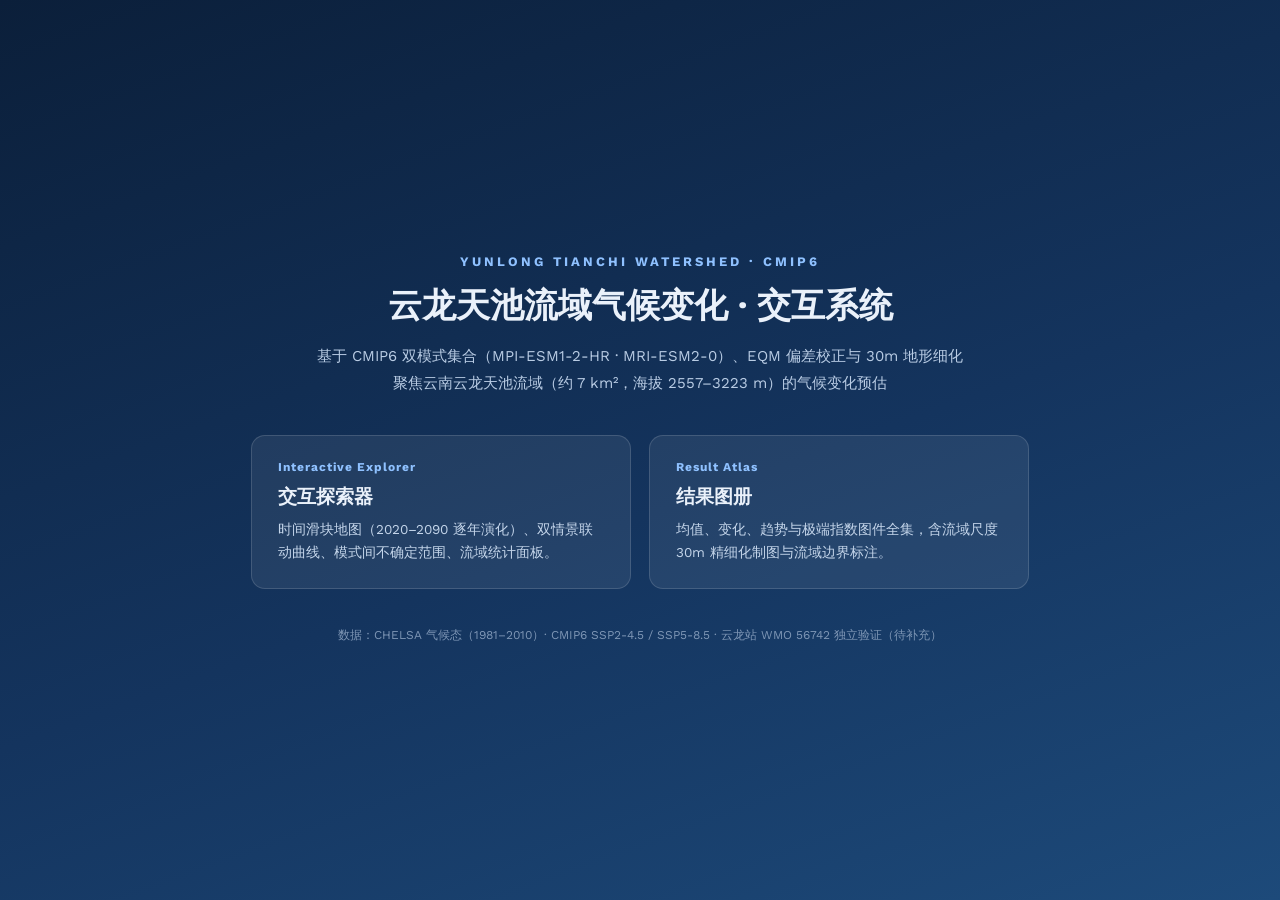
==== index.html @ 0146e973 "Initial deploy: interactive climate explorer and result atlas for Yunlong Tianchi watershed" ====
<!DOCTYPE html>
<html lang="zh-CN">
<head>
<meta charset="UTF-8">
<meta name="viewport" content="width=device-width, initial-scale=1.0">
<title>云龙天池流域气候变化 · 交互系统</title>
<style>
  @font-face {
    font-family: "WorkSans";
    src: url("./climate-explorer/_shared/fonts/WorkSans-Regular.ttf") format("truetype");
    font-weight: 400;
  }
  @font-face {
    font-family: "WorkSans";
    src: url("./climate-explorer/_shared/fonts/WorkSans-Bold.ttf") format("truetype");
    font-weight: 700;
  }
  * { margin: 0; padding: 0; box-sizing: border-box; }
  body {
    font-family: "WorkSans", "PingFang SC", "Microsoft YaHei", sans-serif;
    background: linear-gradient(160deg, #0b1f3a 0%, #14345e 55%, #1d4a7a 100%);
    color: #eaf1fa;
    min-height: 100vh;
    display: flex;
    align-items: center;
    justify-content: center;
    padding: 32px 20px;
  }
  .wrap { max-width: 860px; width: 100%; text-align: center; }
  .kicker {
    font-size: 13px; letter-spacing: 3px; text-transform: uppercase;
    color: #8fc1ff; margin-bottom: 14px; font-weight: 700;
  }
  h1 {
    font-size: 34px; font-weight: 700; line-height: 1.35; margin-bottom: 14px;
  }
  .sub { font-size: 15px; color: #b9cce4; line-height: 1.8; margin-bottom: 38px; }
  .cards { display: flex; gap: 18px; justify-content: center; flex-wrap: wrap; }
  .card {
    flex: 1 1 300px; max-width: 380px; text-align: left;
    background: rgba(255, 255, 255, 0.07);
    border: 1px solid rgba(255, 255, 255, 0.14);
    border-radius: 14px; padding: 24px 26px;
    transition: transform 0.2s ease, border-color 0.2s ease, background 0.2s ease;
    text-decoration: none; color: inherit; display: block;
  }
  .card:hover { transform: translateY(-4px); border-color: #6aa9ff; background: rgba(255,255,255,0.11); }
  .card h2 { font-size: 19px; font-weight: 700; margin-bottom: 8px; }
  .card .en { font-size: 12px; color: #8fc1ff; letter-spacing: 1px; margin-bottom: 10px; font-weight: 700; }
  .card p { font-size: 13.5px; color: #c4d5ea; line-height: 1.7; }
  .foot { margin-top: 36px; font-size: 12px; color: #7e96b5; line-height: 1.8; }
</style>
</head>
<body>
<div class="wrap">
  <div class="kicker">Yunlong Tianchi Watershed · CMIP6</div>
  <h1>云龙天池流域气候变化 · 交互系统</h1>
  <div class="sub">基于 CMIP6 双模式集合（MPI-ESM1-2-HR · MRI-ESM2-0）、EQM 偏差校正与 30m 地形细化<br>聚焦云南云龙天池流域（约 7 km²，海拔 2557–3223 m）的气候变化预估</div>
  <div class="cards">
    <a class="card" href="./climate-explorer/climate-explorer.html">
      <div class="en">Interactive Explorer</div>
      <h2>交互探索器</h2>
      <p>时间滑块地图（2020–2090 逐年演化）、双情景联动曲线、模式间不确定范围、流域统计面板。</p>
    </a>
    <a class="card" href="./climate-atlas/climate-atlas.html">
      <div class="en">Result Atlas</div>
      <h2>结果图册</h2>
      <p>均值、变化、趋势与极端指数图件全集，含流域尺度 30m 精细化制图与流域边界标注。</p>
    </a>
  </div>
  <div class="foot">数据：CHELSA 气候态（1981–2010）· CMIP6 SSP2-4.5 / SSP5-8.5 · 云龙站 WMO 56742 独立验证（待补充）</div>
</div>
</body>
</html>
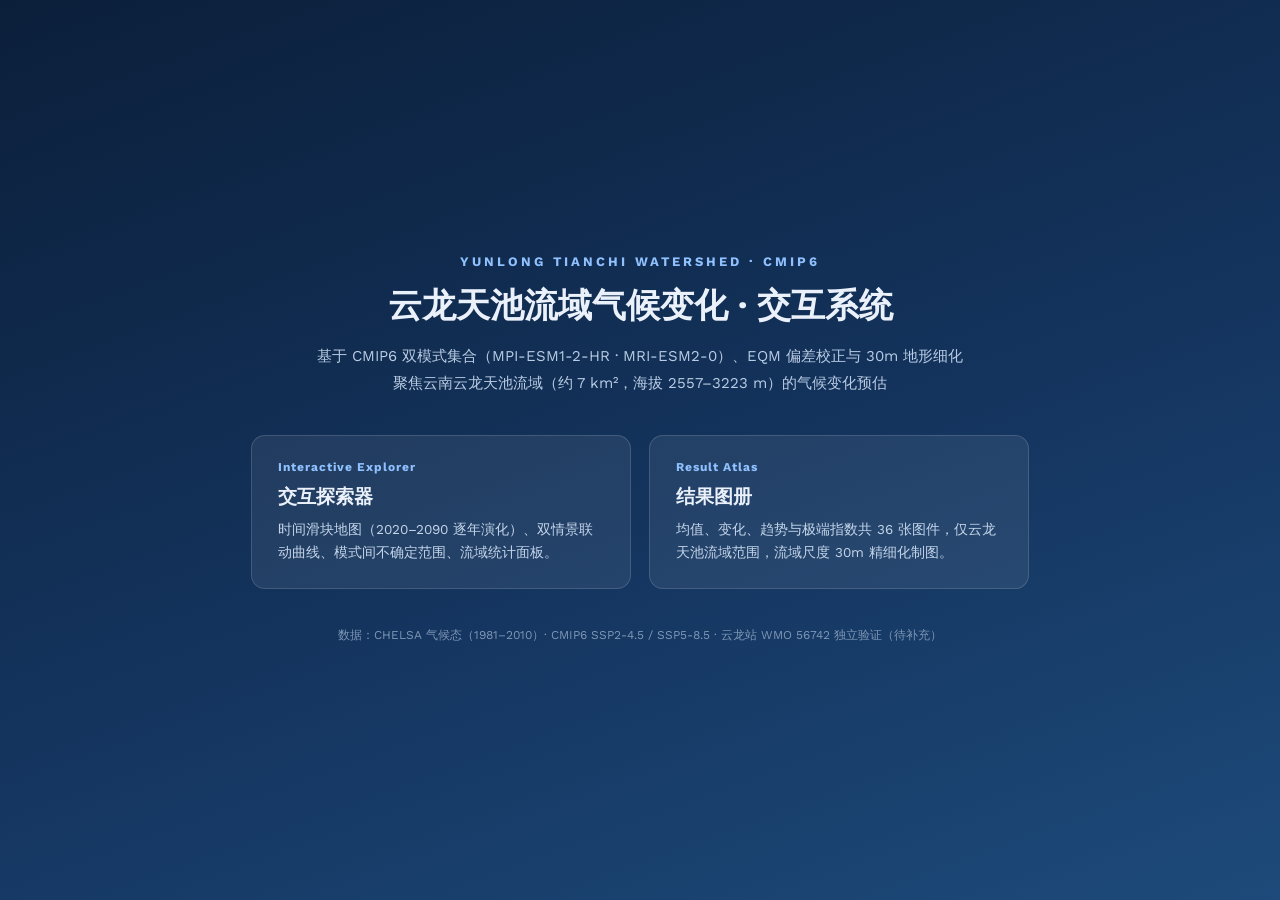
==== commit 816f61d0: "Watershed-only atlas & explorer: clip all maps to Yunlong Tianchi basin (drop regional domain), 72 t" ====
--- a/index.html
+++ b/index.html
@@ -65,7 +65,7 @@
     <a class="card" href="./climate-atlas/climate-atlas.html">
       <div class="en">Result Atlas</div>
       <h2>结果图册</h2>
-      <p>均值、变化、趋势与极端指数图件全集，含流域尺度 30m 精细化制图与流域边界标注。</p>
+      <p>均值、变化、趋势与极端指数共 36 张图件，仅云龙天池流域范围，流域尺度 30m 精细化制图。</p>
     </a>
   </div>
   <div class="foot">数据：CHELSA 气候态（1981–2010）· CMIP6 SSP2-4.5 / SSP5-8.5 · 云龙站 WMO 56742 独立验证（待补充）</div>
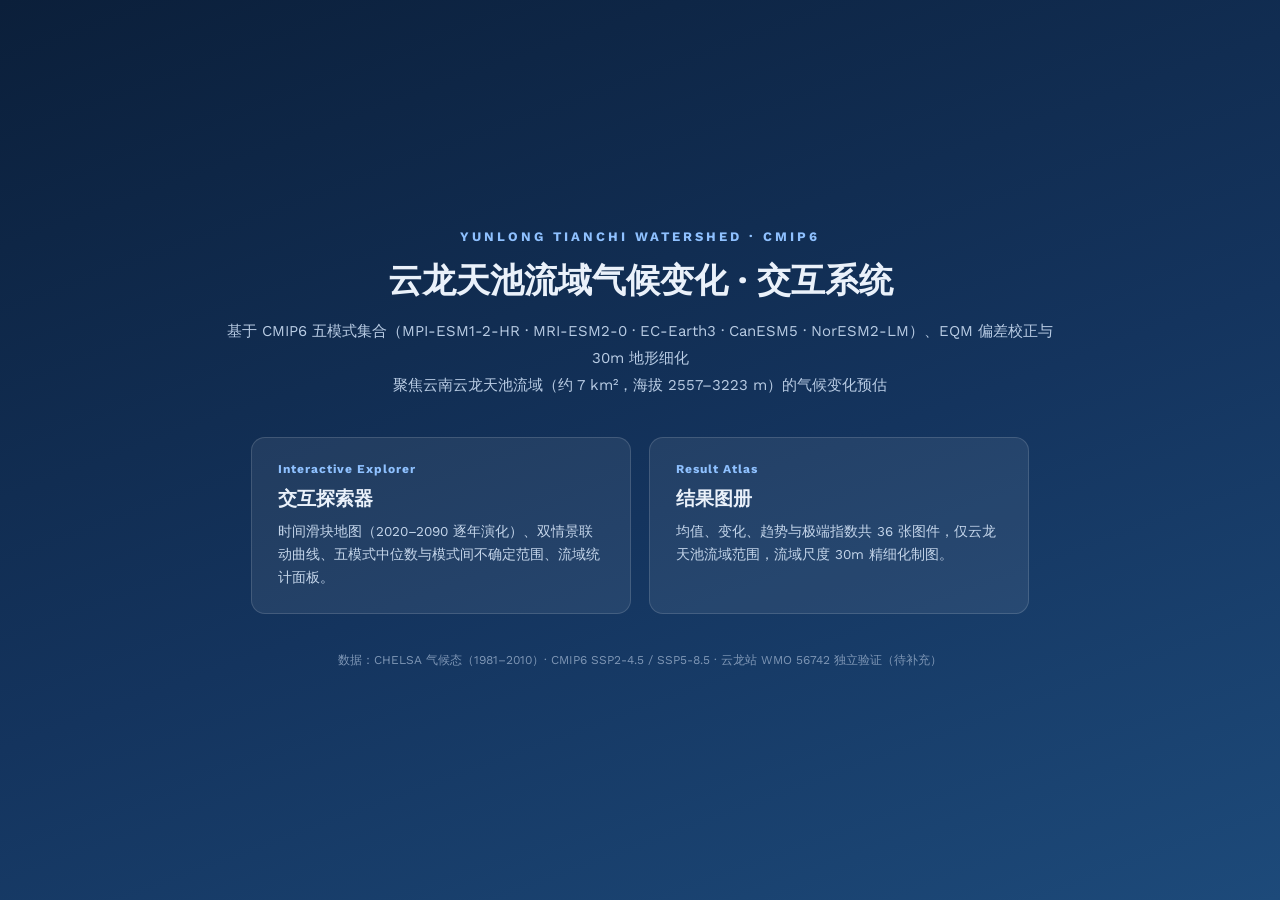
==== commit a543c8e0: "Five-model CMIP6 ensemble: add EC-Earth3 / CanESM5 / NorESM2-LM across explorer, atlas, and site cop" ====
--- a/index.html
+++ b/index.html
@@ -55,12 +55,12 @@
 <div class="wrap">
   <div class="kicker">Yunlong Tianchi Watershed · CMIP6</div>
   <h1>云龙天池流域气候变化 · 交互系统</h1>
-  <div class="sub">基于 CMIP6 双模式集合（MPI-ESM1-2-HR · MRI-ESM2-0）、EQM 偏差校正与 30m 地形细化<br>聚焦云南云龙天池流域（约 7 km²，海拔 2557–3223 m）的气候变化预估</div>
+  <div class="sub">基于 CMIP6 五模式集合（MPI-ESM1-2-HR · MRI-ESM2-0 · EC-Earth3 · CanESM5 · NorESM2-LM）、EQM 偏差校正与 30m 地形细化<br>聚焦云南云龙天池流域（约 7 km²，海拔 2557–3223 m）的气候变化预估</div>
   <div class="cards">
     <a class="card" href="./climate-explorer/climate-explorer.html">
       <div class="en">Interactive Explorer</div>
       <h2>交互探索器</h2>
-      <p>时间滑块地图（2020–2090 逐年演化）、双情景联动曲线、模式间不确定范围、流域统计面板。</p>
+      <p>时间滑块地图（2020–2090 逐年演化）、双情景联动曲线、五模式中位数与模式间不确定范围、流域统计面板。</p>
     </a>
     <a class="card" href="./climate-atlas/climate-atlas.html">
       <div class="en">Result Atlas</div>
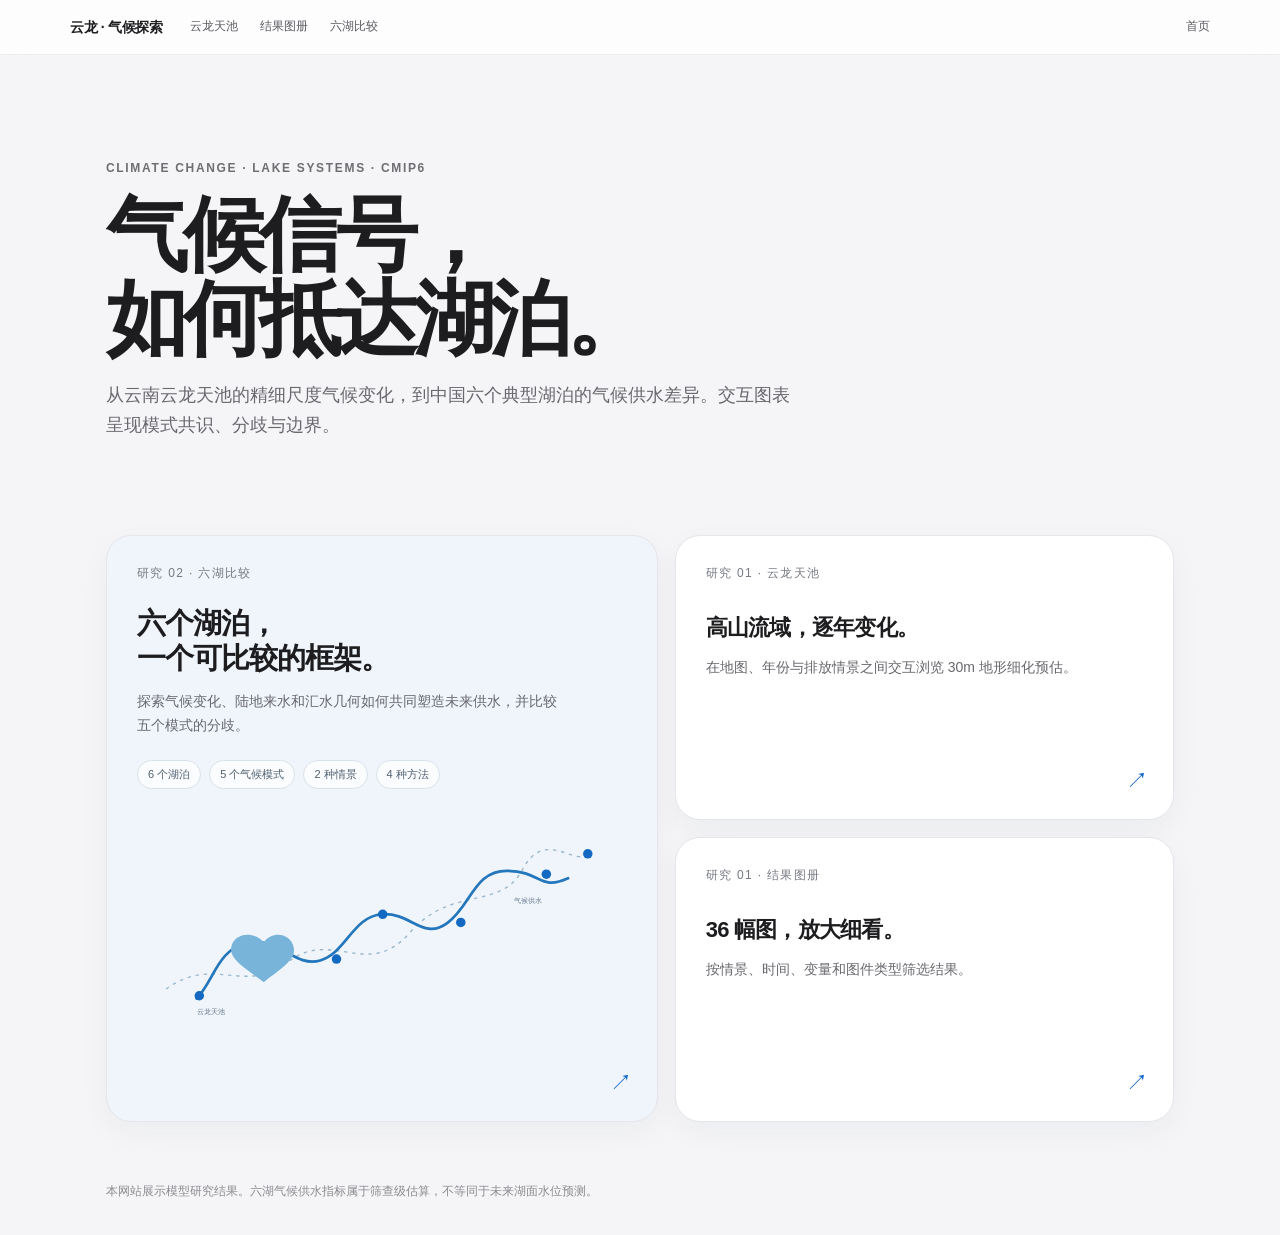
==== commit 8ede0f1c: "Add six-lake climate water supply explorer" ====
--- a/index.html
+++ b/index.html
@@ -1,74 +1,10 @@
-<!DOCTYPE html>
-<html lang="zh-CN">
-<head>
-<meta charset="UTF-8">
-<meta name="viewport" content="width=device-width, initial-scale=1.0">
-<title>云龙天池流域气候变化 · 交互系统</title>
-<style>
-  @font-face {
-    font-family: "WorkSans";
-    src: url("./climate-explorer/_shared/fonts/WorkSans-Regular.ttf") format("truetype");
-    font-weight: 400;
-  }
-  @font-face {
-    font-family: "WorkSans";
-    src: url("./climate-explorer/_shared/fonts/WorkSans-Bold.ttf") format("truetype");
-    font-weight: 700;
-  }
-  * { margin: 0; padding: 0; box-sizing: border-box; }
-  body {
-    font-family: "WorkSans", "PingFang SC", "Microsoft YaHei", sans-serif;
-    background: linear-gradient(160deg, #0b1f3a 0%, #14345e 55%, #1d4a7a 100%);
-    color: #eaf1fa;
-    min-height: 100vh;
-    display: flex;
-    align-items: center;
-    justify-content: center;
-    padding: 32px 20px;
-  }
-  .wrap { max-width: 860px; width: 100%; text-align: center; }
-  .kicker {
-    font-size: 13px; letter-spacing: 3px; text-transform: uppercase;
-    color: #8fc1ff; margin-bottom: 14px; font-weight: 700;
-  }
-  h1 {
-    font-size: 34px; font-weight: 700; line-height: 1.35; margin-bottom: 14px;
-  }
-  .sub { font-size: 15px; color: #b9cce4; line-height: 1.8; margin-bottom: 38px; }
-  .cards { display: flex; gap: 18px; justify-content: center; flex-wrap: wrap; }
-  .card {
-    flex: 1 1 300px; max-width: 380px; text-align: left;
-    background: rgba(255, 255, 255, 0.07);
-    border: 1px solid rgba(255, 255, 255, 0.14);
-    border-radius: 14px; padding: 24px 26px;
-    transition: transform 0.2s ease, border-color 0.2s ease, background 0.2s ease;
-    text-decoration: none; color: inherit; display: block;
-  }
-  .card:hover { transform: translateY(-4px); border-color: #6aa9ff; background: rgba(255,255,255,0.11); }
-  .card h2 { font-size: 19px; font-weight: 700; margin-bottom: 8px; }
-  .card .en { font-size: 12px; color: #8fc1ff; letter-spacing: 1px; margin-bottom: 10px; font-weight: 700; }
-  .card p { font-size: 13.5px; color: #c4d5ea; line-height: 1.7; }
-  .foot { margin-top: 36px; font-size: 12px; color: #7e96b5; line-height: 1.8; }
-</style>
-</head>
-<body>
-<div class="wrap">
-  <div class="kicker">Yunlong Tianchi Watershed · CMIP6</div>
-  <h1>云龙天池流域气候变化 · 交互系统</h1>
-  <div class="sub">基于 CMIP6 五模式集合（MPI-ESM1-2-HR · MRI-ESM2-0 · EC-Earth3 · CanESM5 · NorESM2-LM）、EQM 偏差校正与 30m 地形细化<br>聚焦云南云龙天池流域（约 7 km²，海拔 2557–3223 m）的气候变化预估</div>
-  <div class="cards">
-    <a class="card" href="./climate-explorer/climate-explorer.html">
-      <div class="en">Interactive Explorer</div>
-      <h2>交互探索器</h2>
-      <p>时间滑块地图（2020–2090 逐年演化）、双情景联动曲线、五模式中位数与模式间不确定范围、流域统计面板。</p>
-    </a>
-    <a class="card" href="./climate-atlas/climate-atlas.html">
-      <div class="en">Result Atlas</div>
-      <h2>结果图册</h2>
-      <p>均值、变化、趋势与极端指数共 36 张图件，仅云龙天池流域范围，流域尺度 30m 精细化制图。</p>
-    </a>
-  </div>
-  <div class="foot">数据：CHELSA 气候态（1981–2010）· CMIP6 SSP2-4.5 / SSP5-8.5 · 云龙站 WMO 56742 独立验证（待补充）</div>
-</div>
-</body>
-</html>
+<!doctype html>
+<html lang="zh-CN"><head><meta charset="utf-8"><meta name="viewport" content="width=device-width,initial-scale=1"><meta name="theme-color" content="#f5f5f7"><meta name="description" content="云龙天池气候变化与中国典型湖泊气候供水研究交互展示。"><title>云龙 · 气候探索</title><link rel="icon" type="image/svg+xml" href="./favicon.svg"><link rel="stylesheet" href="./_shared/site.css"><style>
+.landing{max-width:1120px;margin:0 auto;padding:0 26px}.intro{padding:104px 0 76px;max-width:790px}.kicker{font-size:12px;letter-spacing:.14em;font-weight:600;color:#6e6e73}h1{font-size:clamp(43px,7vw,82px);letter-spacing:-.065em;line-height:1.02;font-weight:680;margin:15px 0 19px}.intro p{font-size:18px;line-height:1.7;color:#68686e;max-width:690px}.study-grid{display:grid;grid-template-columns:1.05fr .95fr;gap:17px}.study-card{position:relative;min-height:285px;background:#fff;border:1px solid #e5e5ea;border-radius:25px;padding:28px 30px;text-decoration:none;color:#1d1d1f;box-shadow:0 10px 30px rgba(30,45,65,.045);transition:transform .18s,box-shadow .18s;overflow:hidden}.study-card:hover{transform:translateY(-3px);box-shadow:0 18px 40px rgba(30,45,65,.09)}.study-card.primary{grid-row:span 2;min-height:585px;background:#eff5fb}.study-no{font-size:12px;letter-spacing:.11em;color:#777983}.study-card h2{font-size:29px;letter-spacing:-.035em;line-height:1.2;max-width:390px;margin:23px 0 10px}.study-card p{font-size:14px;color:#68686e;max-width:420px;line-height:1.7}.arrow{position:absolute;right:25px;bottom:20px;color:#1266cc;font-size:22px}.stat-pills{display:flex;gap:8px;flex-wrap:wrap;margin-top:22px}.stat-pills span{font-size:11px;border:1px solid #d9e1e8;background:rgba(255,255,255,.72);border-radius:99px;padding:5px 10px;color:#506070}.lake-art{position:absolute;width:84%;height:260px;left:7%;bottom:55px}.study-card:not(.primary) h2{font-size:22px;margin-top:32px}.footer{padding:60px 0 34px;font-size:12px;color:#8b8b90}@media(max-width:700px){.landing{padding:0 17px}.intro{padding:65px 0 42px}.intro p{font-size:16px}.study-grid{grid-template-columns:1fr}.study-card.primary{grid-row:auto;min-height:470px}.study-card:not(.primary){min-height:215px}.lake-art{bottom:48px;height:205px}}
+</style></head><body>
+<nav class="global-nav" aria-label="主导航"><a class="brand" href="./index.html">云龙 · 气候探索</a><div class="nav-links"><a href="./climate-explorer/climate-explorer.html">云龙天池</a><a href="./climate-atlas/climate-atlas.html">结果图册</a><a href="./lake-explorer/index.html">六湖比较</a></div><a class="nav-home" href="./index.html">首页</a></nav>
+<main class="landing"><section class="intro"><div class="kicker">CLIMATE CHANGE · LAKE SYSTEMS · CMIP6</div><h1>气候信号，<br>如何抵达湖泊。</h1><p>从云南云龙天池的精细尺度气候变化，到中国六个典型湖泊的气候供水差异。交互图表呈现模式共识、分歧与边界。</p></section>
+<section class="study-grid" aria-label="研究交互入口"><a class="study-card primary" href="./lake-explorer/index.html"><div class="study-no">研究 02 · 六湖比较</div><h2>六个湖泊，<br>一个可比较的框架。</h2><p>探索气候变化、陆地来水和汇水几何如何共同塑造未来供水，并比较五个模式的分歧。</p><div class="stat-pills"><span>6 个湖泊</span><span>5 个气候模式</span><span>2 种情景</span><span>4 种方法</span></div><svg class="lake-art" viewBox="0 0 680 270" fill="none" aria-hidden="true"><path d="M31 213C102 162 146 223 211 173S328 201 390 130s133-31 166-93 78-3 96-23" stroke="#9cb6cc" stroke-width="2" stroke-dasharray="5 7"/><path d="M76 227c26-26 30-73 76-82s68 37 106 26 48-65 91-68 60 39 96 13 39-78 89-77 47 30 89 11" stroke="#2477bc" stroke-width="4" stroke-linecap="round"/><path d="M175 144c-17-18-45-12-48 8-3 18 22 31 48 51 25-20 48-33 44-51-4-20-30-26-44-8Z" fill="#78b4da"/><circle cx="80" cy="223" r="7" fill="#146ac2"/><circle cx="282" cy="169" r="7" fill="#146ac2"/><circle cx="350" cy="103" r="7" fill="#146ac2"/><circle cx="465" cy="115" r="7" fill="#146ac2"/><circle cx="591" cy="44" r="7" fill="#146ac2"/><circle cx="652" cy="14" r="7" fill="#146ac2"/><text x="77" y="250" font-size="11" fill="#67798b">云龙天池</text><text x="544" y="87" font-size="11" fill="#67798b">气候供水</text></svg><span class="arrow">↗</span></a>
+<a class="study-card" href="./climate-explorer/climate-explorer.html"><div class="study-no">研究 01 · 云龙天池</div><h2>高山流域，逐年变化。</h2><p>在地图、年份与排放情景之间交互浏览 30m 地形细化预估。</p><span class="arrow">↗</span></a>
+<a class="study-card" href="./climate-atlas/climate-atlas.html"><div class="study-no">研究 01 · 结果图册</div><h2>36 幅图，放大细看。</h2><p>按情景、时间、变量和图件类型筛选结果。</p><span class="arrow">↗</span></a></section>
+<footer class="footer">本网站展示模型研究结果。六湖气候供水指标属于筛查级估算，不等同于未来湖面水位预测。</footer></main></body></html>
--- a/_shared/site.css
+++ b/_shared/site.css
@@ -0,0 +1 @@
+:root{color-scheme:light;--paper:#f5f5f7;--surface:#fff;--ink:#1d1d1f;--muted:#6e6e73;--line:#e5e5ea;--blue:#1266cc;--blue-soft:#eaf3ff;--green:#23845a;--orange:#b65b28;--radius:22px;--shadow:0 8px 28px rgba(30,45,65,.055)}*{box-sizing:border-box}html{scroll-behavior:smooth}body{font-family:-apple-system,BlinkMacSystemFont,"Segoe UI","PingFang SC","Microsoft YaHei",sans-serif;background:var(--paper)!important;color:var(--ink)!important;line-height:1.62;margin:0}a{color:var(--blue)}button,select{font:inherit}a:focus-visible,button:focus-visible,select:focus-visible,input:focus-visible{outline:3px solid #83b8ff;outline-offset:3px}.global-nav{height:55px;position:sticky;top:0;z-index:100;display:flex;align-items:center;gap:27px;padding:0 max(26px,calc((100% - 1140px)/2));backdrop-filter:saturate(180%) blur(18px);-webkit-backdrop-filter:saturate(180%) blur(18px);background:rgba(255,255,255,.82);border-bottom:1px solid rgba(20,20,28,.07);white-space:nowrap;overflow-x:auto}.global-nav .brand{font-weight:650;letter-spacing:-.025em;color:var(--ink);text-decoration:none;font-size:14px}.global-nav .nav-links{display:flex;gap:22px;align-items:center}.global-nav .nav-links a,.global-nav .nav-home{font-size:12px;color:#595960;text-decoration:none}.global-nav a:hover{color:var(--blue)}.global-nav .nav-home{margin-left:auto}.wrap{max-width:1180px;margin:0 auto;padding-left:25px;padding-right:25px}.hero,.site-hero{background:var(--paper)!important;color:var(--ink)!important;padding:61px 0 30px!important}.hero .wrap{max-width:940px}.hero .kicker,.site-hero .kicker{font-size:12px;letter-spacing:.15em;color:var(--muted)!important}.hero h1,.site-hero h1{font-size:clamp(34px,5.4vw,60px)!important;letter-spacing:-.052em!important;line-height:1.12!important;font-weight:680!important}.hero .sub,.site-hero .sub{font-size:16px!important;line-height:1.75!important;color:var(--muted)!important;max-width:760px}.hero .chip{color:#505058!important;border:1px solid var(--line)!important;background:rgba(255,255,255,.72)}.hero .explore-link,.primary-link{background:var(--blue)!important;color:white!important;border-radius:999px!important;box-shadow:none!important}.card,.stat,.valid-note,.chart-figure,.guide-card,.fig-card{border-radius:var(--radius)!important;box-shadow:var(--shadow)}.stat,.valid-note,.chart-figure,.guide-card,.fig-card,.card{border-color:var(--line)!important}.stat,.chart-figure,.guide-card,.fig-card,.card{background:var(--surface)!important}.valid-note{background:#f0f6ff!important;border-left-color:var(--blue)!important}.stat .num,h2.sec-title,.guide-card h4{color:var(--blue)!important}.toolbar{background:rgba(245,245,247,.88)!important;backdrop-filter:blur(16px);-webkit-backdrop-filter:blur(16px)}.fig-grid{gap:22px}.fig-card{overflow:hidden}.fig-media{background:#fafafd!important}.fbtn.active{background:var(--ink)!important;border-color:var(--ink)!important}.lightbox{background:rgba(22,22,26,.92)!important}.global-nav+.wrap{padding-top:28px}.global-nav+.site-hero{padding-top:55px!important}@media(max-width:700px){.global-nav{gap:17px;padding:0 17px}.global-nav .nav-links{gap:16px}.global-nav .nav-links a,.global-nav .nav-home{font-size:11px}.wrap{padding-left:16px;padding-right:16px}.hero,.site-hero{padding-top:39px!important}.hero h1,.site-hero h1{font-size:37px!important}.chart-row,.guide-grid,.fig-grid,.stat-grid{grid-template-columns:1fr!important}.global-nav+.wrap{padding-top:20px}.lightbox{padding:40px 20px}.lb-btn.lb-prev{left:4px}.lb-btn.lb-next{right:4px}}@media(prefers-reduced-motion:reduce){*,*::before,*::after{scroll-behavior:auto!important;animation-duration:.01ms!important;animation-iteration-count:1!important;transition-duration:.01ms!important}}
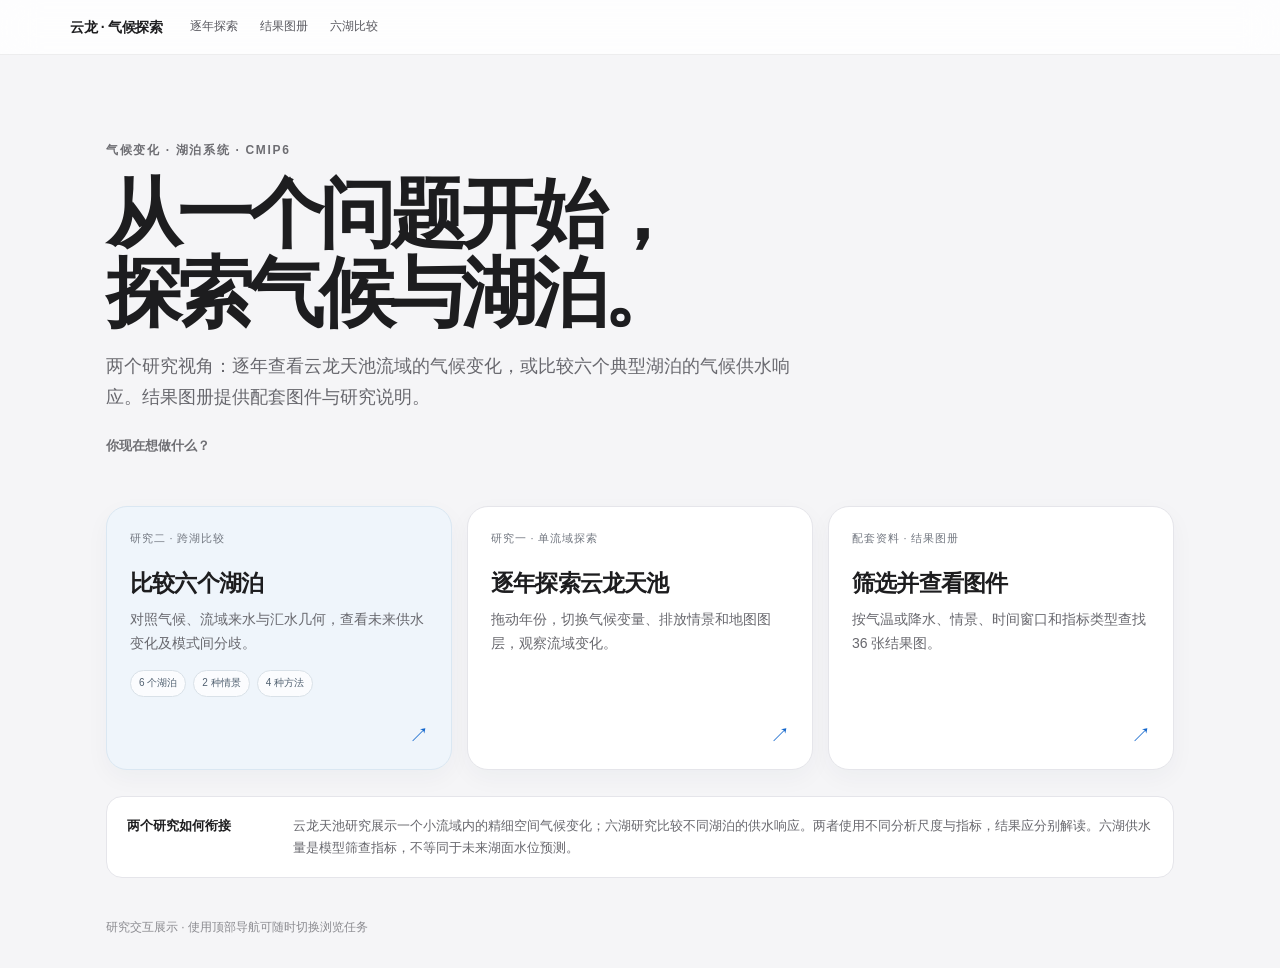
==== commit 2db1895c: "Improve climate site navigation and reading flow" ====
--- a/index.html
+++ b/index.html
@@ -1,10 +1,46 @@
 <!doctype html>
-<html lang="zh-CN"><head><meta charset="utf-8"><meta name="viewport" content="width=device-width,initial-scale=1"><meta name="theme-color" content="#f5f5f7"><meta name="description" content="云龙天池气候变化与中国典型湖泊气候供水研究交互展示。"><title>云龙 · 气候探索</title><link rel="icon" type="image/svg+xml" href="./favicon.svg"><link rel="stylesheet" href="./_shared/site.css"><style>
-.landing{max-width:1120px;margin:0 auto;padding:0 26px}.intro{padding:104px 0 76px;max-width:790px}.kicker{font-size:12px;letter-spacing:.14em;font-weight:600;color:#6e6e73}h1{font-size:clamp(43px,7vw,82px);letter-spacing:-.065em;line-height:1.02;font-weight:680;margin:15px 0 19px}.intro p{font-size:18px;line-height:1.7;color:#68686e;max-width:690px}.study-grid{display:grid;grid-template-columns:1.05fr .95fr;gap:17px}.study-card{position:relative;min-height:285px;background:#fff;border:1px solid #e5e5ea;border-radius:25px;padding:28px 30px;text-decoration:none;color:#1d1d1f;box-shadow:0 10px 30px rgba(30,45,65,.045);transition:transform .18s,box-shadow .18s;overflow:hidden}.study-card:hover{transform:translateY(-3px);box-shadow:0 18px 40px rgba(30,45,65,.09)}.study-card.primary{grid-row:span 2;min-height:585px;background:#eff5fb}.study-no{font-size:12px;letter-spacing:.11em;color:#777983}.study-card h2{font-size:29px;letter-spacing:-.035em;line-height:1.2;max-width:390px;margin:23px 0 10px}.study-card p{font-size:14px;color:#68686e;max-width:420px;line-height:1.7}.arrow{position:absolute;right:25px;bottom:20px;color:#1266cc;font-size:22px}.stat-pills{display:flex;gap:8px;flex-wrap:wrap;margin-top:22px}.stat-pills span{font-size:11px;border:1px solid #d9e1e8;background:rgba(255,255,255,.72);border-radius:99px;padding:5px 10px;color:#506070}.lake-art{position:absolute;width:84%;height:260px;left:7%;bottom:55px}.study-card:not(.primary) h2{font-size:22px;margin-top:32px}.footer{padding:60px 0 34px;font-size:12px;color:#8b8b90}@media(max-width:700px){.landing{padding:0 17px}.intro{padding:65px 0 42px}.intro p{font-size:16px}.study-grid{grid-template-columns:1fr}.study-card.primary{grid-row:auto;min-height:470px}.study-card:not(.primary){min-height:215px}.lake-art{bottom:48px;height:205px}}
-</style></head><body>
-<nav class="global-nav" aria-label="主导航"><a class="brand" href="./index.html">云龙 · 气候探索</a><div class="nav-links"><a href="./climate-explorer/climate-explorer.html">云龙天池</a><a href="./climate-atlas/climate-atlas.html">结果图册</a><a href="./lake-explorer/index.html">六湖比较</a></div><a class="nav-home" href="./index.html">首页</a></nav>
-<main class="landing"><section class="intro"><div class="kicker">CLIMATE CHANGE · LAKE SYSTEMS · CMIP6</div><h1>气候信号，<br>如何抵达湖泊。</h1><p>从云南云龙天池的精细尺度气候变化，到中国六个典型湖泊的气候供水差异。交互图表呈现模式共识、分歧与边界。</p></section>
-<section class="study-grid" aria-label="研究交互入口"><a class="study-card primary" href="./lake-explorer/index.html"><div class="study-no">研究 02 · 六湖比较</div><h2>六个湖泊，<br>一个可比较的框架。</h2><p>探索气候变化、陆地来水和汇水几何如何共同塑造未来供水，并比较五个模式的分歧。</p><div class="stat-pills"><span>6 个湖泊</span><span>5 个气候模式</span><span>2 种情景</span><span>4 种方法</span></div><svg class="lake-art" viewBox="0 0 680 270" fill="none" aria-hidden="true"><path d="M31 213C102 162 146 223 211 173S328 201 390 130s133-31 166-93 78-3 96-23" stroke="#9cb6cc" stroke-width="2" stroke-dasharray="5 7"/><path d="M76 227c26-26 30-73 76-82s68 37 106 26 48-65 91-68 60 39 96 13 39-78 89-77 47 30 89 11" stroke="#2477bc" stroke-width="4" stroke-linecap="round"/><path d="M175 144c-17-18-45-12-48 8-3 18 22 31 48 51 25-20 48-33 44-51-4-20-30-26-44-8Z" fill="#78b4da"/><circle cx="80" cy="223" r="7" fill="#146ac2"/><circle cx="282" cy="169" r="7" fill="#146ac2"/><circle cx="350" cy="103" r="7" fill="#146ac2"/><circle cx="465" cy="115" r="7" fill="#146ac2"/><circle cx="591" cy="44" r="7" fill="#146ac2"/><circle cx="652" cy="14" r="7" fill="#146ac2"/><text x="77" y="250" font-size="11" fill="#67798b">云龙天池</text><text x="544" y="87" font-size="11" fill="#67798b">气候供水</text></svg><span class="arrow">↗</span></a>
-<a class="study-card" href="./climate-explorer/climate-explorer.html"><div class="study-no">研究 01 · 云龙天池</div><h2>高山流域，逐年变化。</h2><p>在地图、年份与排放情景之间交互浏览 30m 地形细化预估。</p><span class="arrow">↗</span></a>
-<a class="study-card" href="./climate-atlas/climate-atlas.html"><div class="study-no">研究 01 · 结果图册</div><h2>36 幅图，放大细看。</h2><p>按情景、时间、变量和图件类型筛选结果。</p><span class="arrow">↗</span></a></section>
-<footer class="footer">本网站展示模型研究结果。六湖气候供水指标属于筛查级估算，不等同于未来湖面水位预测。</footer></main></body></html>
+<html lang="zh-CN">
+<head>
+  <meta charset="utf-8">
+  <meta name="viewport" content="width=device-width,initial-scale=1">
+  <meta name="theme-color" content="#f5f5f7">
+  <meta name="description" content="浏览云龙天池气候变化与中国典型湖泊气候供水研究。">
+  <title>云龙 · 气候探索</title>
+  <link rel="icon" type="image/svg+xml" href="./favicon.svg">
+  <link rel="stylesheet" href="./_shared/site.css">
+  <style>
+    .landing{max-width:1120px;margin:auto;padding:0 26px}.intro{padding:86px 0 37px;max-width:790px}.kicker{font-size:12px;letter-spacing:.14em;font-weight:600;color:#6e6e73}.intro h1{font-size:clamp(43px,7vw,76px);letter-spacing:-.065em;line-height:1.03;font-weight:680;margin:15px 0 19px}.intro p{font-size:18px;line-height:1.7;color:#68686e;max-width:690px}.start-label{font-size:13px;font-weight:650;color:#6e6e73;margin:23px 0 13px}.study-grid{display:grid;grid-template-columns:repeat(3,minmax(0,1fr));gap:15px}.study-card{position:relative;display:flex;flex-direction:column;min-height:264px;background:#fff;border:1px solid #e5e5ea;border-radius:21px;padding:23px 23px 52px;text-decoration:none;color:#1d1d1f;box-shadow:0 8px 25px rgba(30,45,65,.04);transition:transform .18s,box-shadow .18s}.study-card:hover{transform:translateY(-3px);box-shadow:0 15px 35px rgba(30,45,65,.09)}.study-card:focus-visible{outline:3px solid #83b8ff;outline-offset:3px}.study-no{font-size:11px;letter-spacing:.08em;color:#727780}.study-card h2{font-size:23px;letter-spacing:-.035em;line-height:1.25;margin:21px 0 10px}.study-card p{font-size:14px;color:#68686e;line-height:1.7;margin:0}.study-card .arrow{position:absolute;right:22px;bottom:18px;color:#1266cc;font-size:20px}.study-card.primary{background:#eff5fb;border-color:#dae7f2}.stat-pills{display:flex;gap:7px;flex-wrap:wrap;margin-top:15px}.stat-pills span{font-size:10px;border:1px solid #d9e1e8;background:rgba(255,255,255,.75);border-radius:99px;padding:4px 8px;color:#506070}.research-note{margin-top:26px;padding:18px 20px;background:#fff;border:1px solid #e5e5ea;border-radius:16px;display:grid;grid-template-columns:150px 1fr;gap:16px;align-items:start}.research-note strong{font-size:13px}.research-note p{margin:0;font-size:13px;line-height:1.7;color:#68686e}.footer{padding:40px 0 30px;font-size:12px;color:#8b8b90}@media(max-width:800px){.landing{padding:0 17px}.intro{padding:60px 0 26px}.intro p{font-size:16px}.study-grid{grid-template-columns:1fr}.study-card{min-height:205px}.study-card h2{font-size:21px;margin-top:16px}.research-note{grid-template-columns:1fr;gap:5px}}@media(max-width:700px){.intro h1{font-size:46px}}
+  </style>
+</head>
+<body>
+  <nav class="global-nav" aria-label="主导航">
+    <a class="brand" href="./index.html" aria-current="page">云龙 · 气候探索</a>
+    <div class="nav-links"><a href="./climate-explorer/climate-explorer.html">逐年探索</a><a href="./climate-atlas/climate-atlas.html">结果图册</a><a href="./lake-explorer/index.html">六湖比较</a></div>
+  </nav>
+  <main class="landing">
+    <section class="intro">
+      <div class="kicker">气候变化 · 湖泊系统 · CMIP6</div>
+      <h1>从一个问题开始，<br>探索气候与湖泊。</h1>
+      <p>两个研究视角：逐年查看云龙天池流域的气候变化，或比较六个典型湖泊的气候供水响应。结果图册提供配套图件与研究说明。</p>
+      <div class="start-label">你现在想做什么？</div>
+    </section>
+    <section class="study-grid" aria-label="选择浏览任务">
+      <a class="study-card primary" href="./lake-explorer/index.html">
+        <div class="study-no">研究二 · 跨湖比较</div><h2>比较六个湖泊</h2>
+        <p>对照气候、流域来水与汇水几何，查看未来供水变化及模式间分歧。</p>
+        <div class="stat-pills"><span>6 个湖泊</span><span>2 种情景</span><span>4 种方法</span></div><span class="arrow" aria-hidden="true">↗</span>
+      </a>
+      <a class="study-card" href="./climate-explorer/climate-explorer.html">
+        <div class="study-no">研究一 · 单流域探索</div><h2>逐年探索云龙天池</h2>
+        <p>拖动年份，切换气候变量、排放情景和地图图层，观察流域变化。</p><span class="arrow" aria-hidden="true">↗</span>
+      </a>
+      <a class="study-card" href="./climate-atlas/climate-atlas.html">
+        <div class="study-no">配套资料 · 结果图册</div><h2>筛选并查看图件</h2>
+        <p>按气温或降水、情景、时间窗口和指标类型查找 36 张结果图。</p><span class="arrow" aria-hidden="true">↗</span>
+      </a>
+    </section>
+    <aside class="research-note"><strong>两个研究如何衔接</strong><p>云龙天池研究展示一个小流域内的精细空间气候变化；六湖研究比较不同湖泊的供水响应。两者使用不同分析尺度与指标，结果应分别解读。六湖供水量是模型筛查指标，不等同于未来湖面水位预测。</p></aside>
+    <footer class="footer">研究交互展示 · 使用顶部导航可随时切换浏览任务</footer>
+  </main>
+</body>
+</html>
